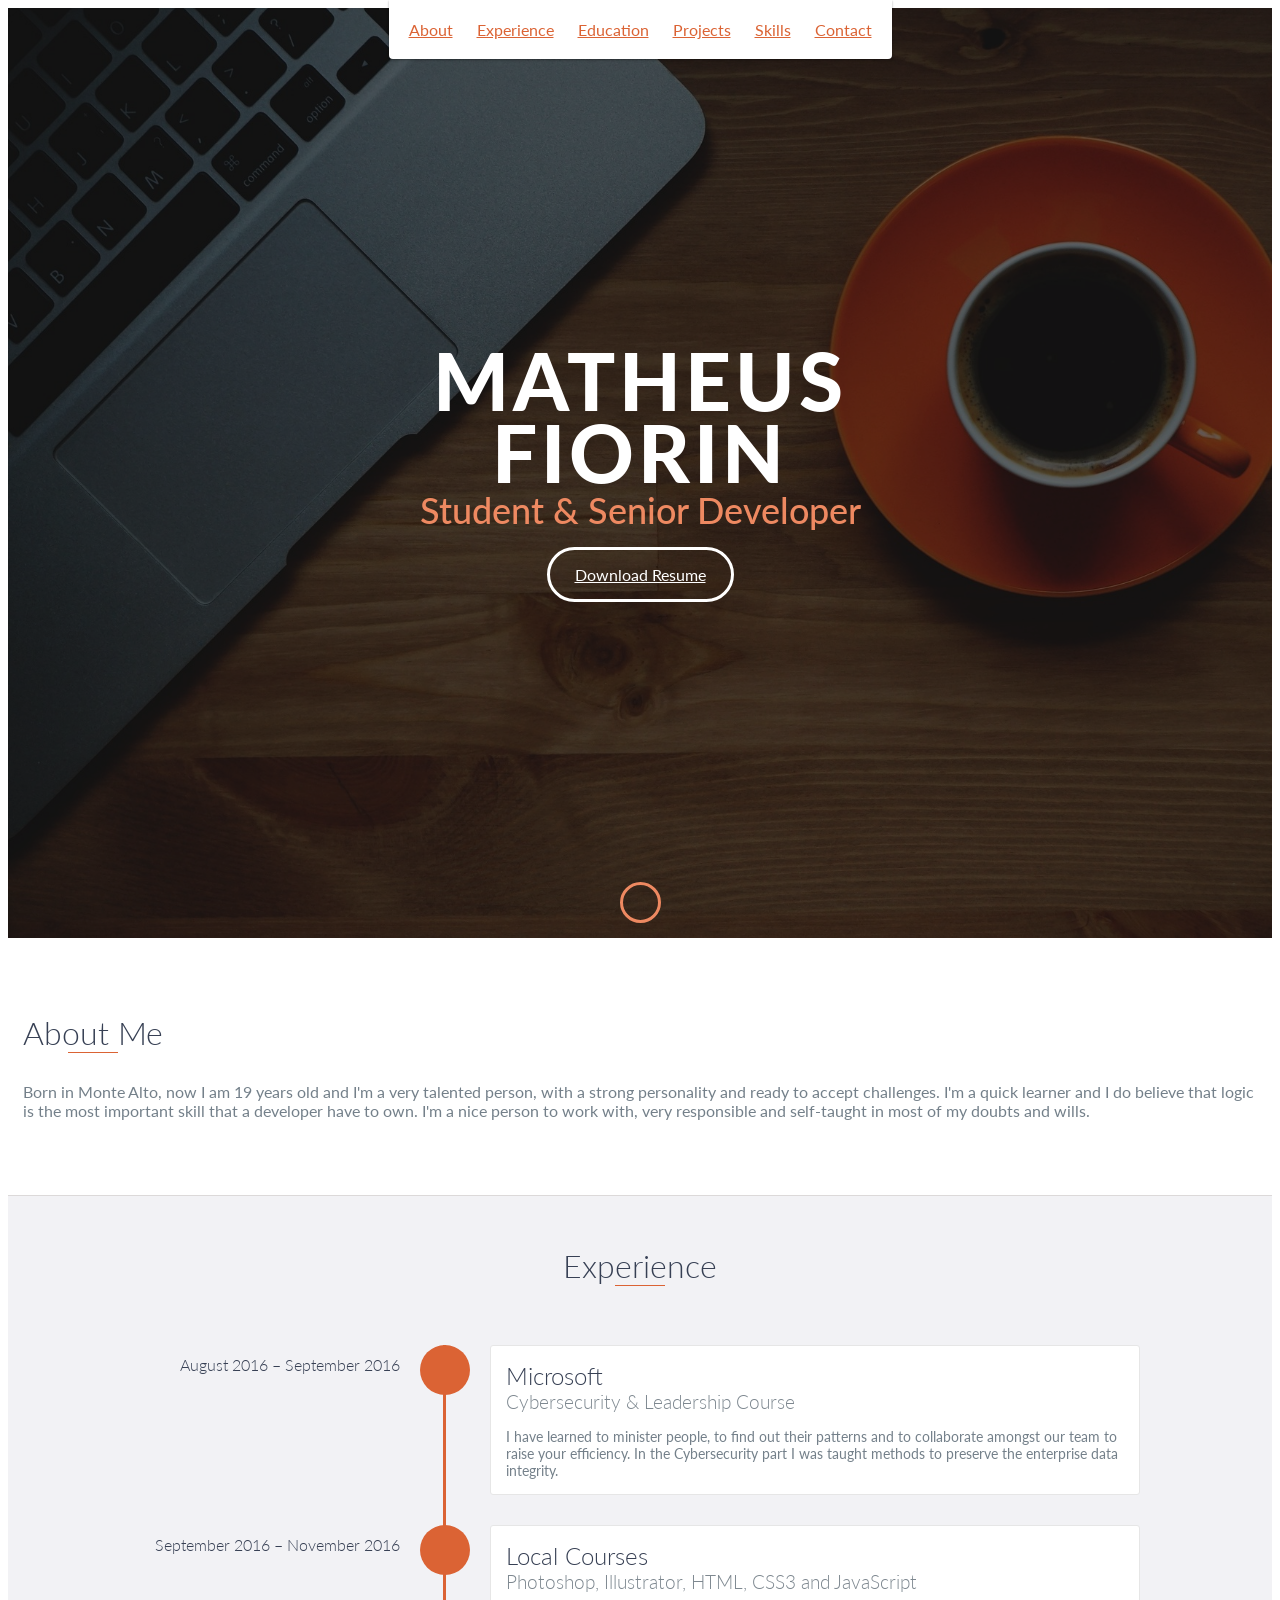
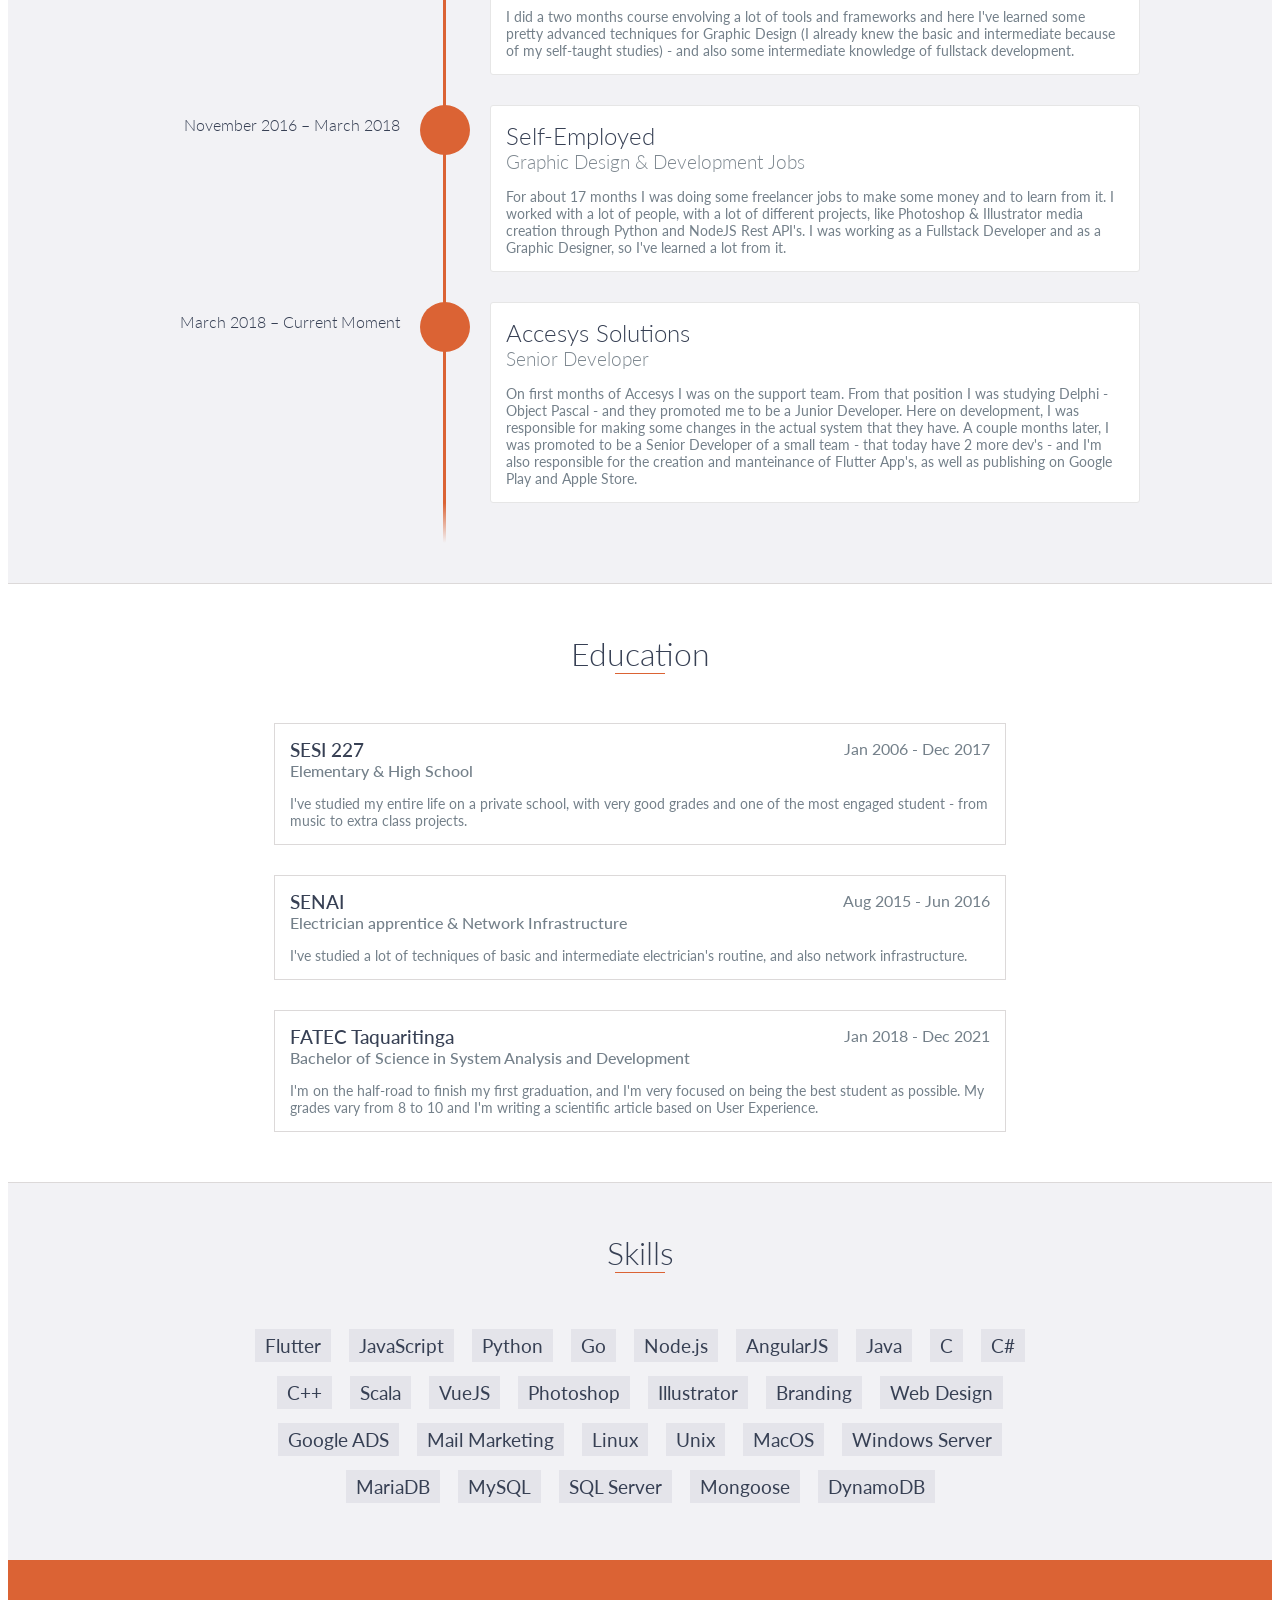
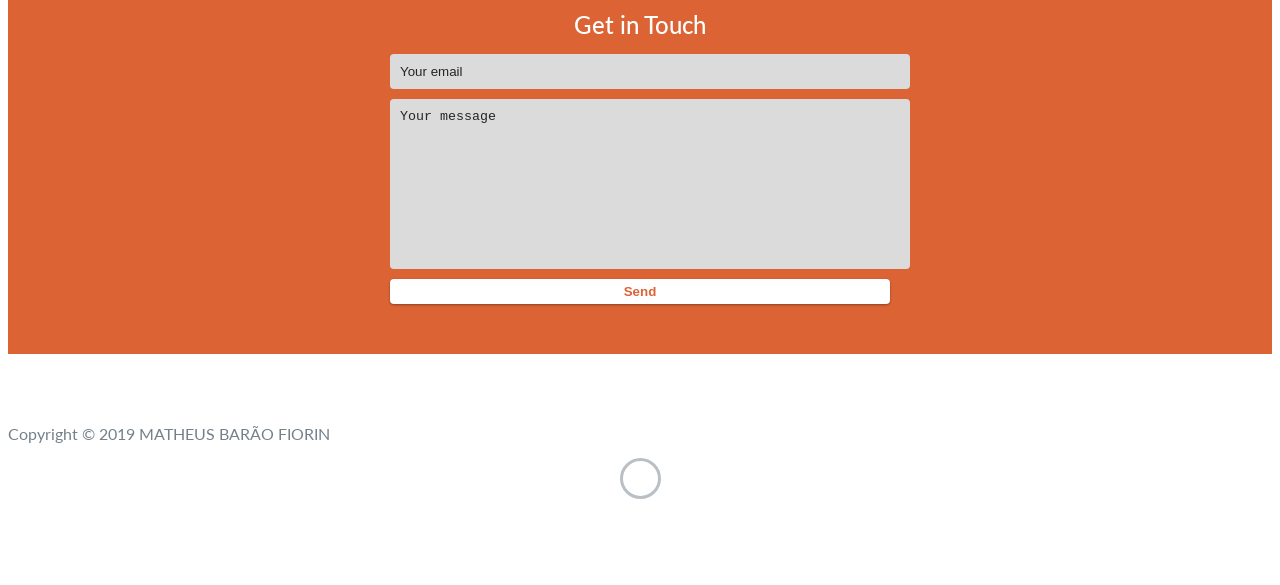
==== index.html @ f2f3df20 "first commit" ====
<!DOCTYPE html>
<html class="no-js" lang="en">

<head>
    <meta charset="utf-8">
    <meta http-equiv="X-UA-Compatible" content="IE=edge">
    <meta name="viewport" content="width=device-width, initial-scale=1">
    <title>My Portfolio</title>
    <link rel="shortcut icon" href="favicon.ico" type="image/x-icon">
    <link rel="icon" href="favicon.ico" type="image/x-icon">
    <link href="https://fonts.googleapis.com/css?family=Lato:300,400,700,900" rel="stylesheet">
    <link rel="stylesheet" href="libs/font-awesome/css/font-awesome.min.css">
    <link href="css/bootstrap.min.css" rel="stylesheet">
    <link href="css/styles.css" rel="stylesheet">
</head>

<body>
    <div id="mobile-menu-open" class="shadow-large">
        <i class="fa fa-bars" aria-hidden="true"></i>
    </div>
    <!-- End #mobile-menu-toggle -->
    <header>
        <div id="mobile-menu-close">
            <span>Close</span> <i class="fa fa-times" aria-hidden="true"></i>
        </div>
        <ul id="menu" class="shadow">
            <li>
                <a href="#about">About</a>
            </li>
            <li>
                <a href="#experience">Experience</a>
            </li>
            <li>
                <a href="#education">Education</a>
            </li>
            <li>
                <a href="#projects">Projects</a>
            </li>
            <li>
                <a href="#skills">Skills</a>
            </li>
            <li>
                <a href="#contact">Contact</a>
            </li>
        </ul>
    </header>
    <!-- End header -->

    <div id="lead">
        <div id="lead-content">
            <h1>Matheus Fiorin</h1>
            <h2>Student & Senior Developer</h2>
            <a href="#" class="btn-rounded-white">Download Resume</a>
        </div>
        <!-- End #lead-content -->

        <div id="lead-overlay"></div>

        <div id="lead-down">
            <span>
                <i class="fa fa-chevron-down" aria-hidden="true"></i>
            </span>
        </div>
        <!-- End #lead-down -->
    </div>
    <!-- End #lead -->

    <div id="about">
        <div class="container">
            <div class="row">
                <div class="col-md-4">
                    <h2 class="heading">About Me</h2>
                </div>
                <div class="col-md-8">
                    <p>
                        Born in Monte Alto, now I am 19 years old and I'm a very talented person, with a strong
                        personality and ready to accept challenges. I'm a quick learner and I do believe that logic is
                        the most important skill that a developer have to own. I'm a nice person to work with, very
                        responsible and self-taught in most of my doubts and wills.
                    </p>
                </div>
            </div>
        </div>
    </div>
    <!-- End #about -->

    <div id="experience" class="background-alt">
        <h2 class="heading">Experience</h2>
        <div id="experience-timeline">
            <div data-date="August 2016 – September 2016">
                <h3>Microsoft</h3>
                <h4>Cybersecurity & Leadership Course</h4>
                <p>
                    I have learned to minister people, to find out their patterns and to collaborate amongst our team to
                    raise your efficiency. In the Cybersecurity part I was taught methods to preserve the enterprise
                    data integrity.
                </p>
            </div>

            <div data-date="September 2016 – November 2016">
                <h3>Local Courses</h3>
                <h4>Photoshop, Illustrator, HTML, CSS3 and JavaScript</h4>
                <p>
                    I did a two months course envolving a lot of tools and frameworks and here I've learned some pretty
                    advanced techniques for Graphic Design (I already knew the basic and intermediate because of my
                    self-taught studies) - and also some intermediate knowledge of fullstack development.
                </p>
            </div>

            <div data-date="November 2016 – March 2018">
                <h3>Self-Employed</h3>
                <h4>Graphic Design & Development Jobs</h4>
                <p>
                    For about 17 months I was doing some freelancer jobs to make some money and to learn from it. I
                    worked with a lot of people, with a lot of different projects, like Photoshop & Illustrator media
                    creation through Python and NodeJS Rest API's. I was working as a Fullstack Developer and as a
                    Graphic Designer, so I've learned a lot from it.
                </p>
            </div>

            <div data-date="March 2018 – Current Moment">
                <h3>Accesys Solutions</h3>
                <h4>Senior Developer</h4>
                <p>
                    On first months of Accesys I was on the support team. From that position I was studying Delphi -
                    Object Pascal - and they promoted me to be a Junior Developer. Here on development, I was
                    responsible for making some changes in the actual system that they have. A couple months later, I
                    was promoted to be a Senior Developer of a small team - that today have 2 more dev's - and I'm also
                    responsible for the creation and manteinance of Flutter App's, as well as publishing on Google Play
                    and Apple Store.
                </p>
            </div>
        </div>
    </div>
    <!-- End #experience -->

    <div id="education">
        <h2 class="heading">Education</h2>
        <div class="education-block">
            <h3>SESI 227</h3>
            <span class="education-date">Jan 2006 - Dec 2017</span>
            <h4>Elementary & High School</h4>
            <p>
                I've studied my entire life on a private school, with very good grades and one of the most engaged
                student - from music to extra class projects.
            </p>
        </div>
        <!-- End .education-block -->

        <div class="education-block">
            <h3>SENAI</h3>
            <span class="education-date">Aug 2015 - Jun 2016</span>
            <h4>Electrician apprentice & Network Infrastructure</h4>
            <p>
                I've studied a lot of techniques of basic and intermediate electrician's routine, and also network
                infrastructure.
            </p>
        </div>
        <!-- End .education-block -->

        <div class="education-block">
            <h3>FATEC Taquaritinga</h3>
            <span class="education-date">Jan 2018 - Dec 2021</span>
            <h4>Bachelor of Science in System Analysis and Development</h4>
            <p>
                I'm on the half-road to finish my first graduation, and I'm very focused on being the best student as
                possible. My grades vary from 8 to 10 and I'm writing a scientific article based on User Experience.
            </p>
        </div>
        <!-- End .education-block -->
    </div>
    <!-- End #education -->

    <div id="skills" class="background-alt">
        <h2 class="heading">Skills</h2>
        <ul>
            <li>Flutter</li>
            <li>JavaScript</li>
            <li>Python</li>
            <li>Go</li>
            <li>Node.js</li>
            <li>AngularJS</li>
            <li>Java</li>
            <li>C</li>
            <li>C#</li>
            <li>C++</li>
            <li>Scala</li>
            <li>VueJS</li>
            <li>Photoshop</li>
            <li>Illustrator</li>
            <li>Branding</li>
            <li>Web Design</li>
            <li>Google ADS</li>
            <li>Mail Marketing</li>
            <li>Linux</li>
            <li>Unix</li>
            <li>MacOS</li>
            <li>Windows Server</li>
            <li>MariaDB</li>
            <li>MySQL</li>
            <li>SQL Server</li>
            <li>Mongoose</li>
            <li>DynamoDB</li>
        </ul>
    </div>
    <!-- End #skills -->

    <div id="contact">
        <h2>Get in Touch</h2>
        <div id="contact-form">
            <form method="POST" action="https://formspree.io/email@email.com">
                <input type="hidden" name="_subject" value="Contact request from personal website" />
                <input type="email" name="_replyto" placeholder="Your email" required>
                <textarea name="message" placeholder="Your message" required></textarea>
                <button type="submit">Send</button>
            </form>
        </div>
        <!-- End #contact-form -->
    </div>
    <!-- End #contact -->

    <footer>
        <div class="container">
            <div class="row">
                <div class="col-sm-5 copyright">
                    <p>
                        Copyright &copy; 2019 MATHEUS BARÃO FIORIN
                    </p>
                </div>
                <div class="col-sm-2 top">
                    <span id="to-top">
                        <i class="fa fa-chevron-up" aria-hidden="true"></i>
                    </span>
                </div>
                <div class="col-sm-5 social">
                    <ul>
                        <li>
                            <a href="https://github.com/matheusfiorin" target="_blank"><i class="fa fa-github"
                                    aria-hidden="true"></i></a>
                        </li>
                        <li>
                            <a href="https://www.linkedin.com/in/matheus-bar%C3%A3o-fiorin-7869b6187/"
                                target="_blank"><i class="fa fa-linkedin" aria-hidden="true"></i></a>
                        </li>
                        <li>
                            <a href="https://www.facebook.com/matheus.fiorin.7" target="_blank"><i
                                    class="fa fa-facebook" aria-hidden="true"></i></a>
                        </li>
                        <li>
                            <a href="https://twitter.com/matheus_fiorin" target="_blank"><i class="fa fa-twitter"
                                    aria-hidden="true"></i></a>
                        </li>
                    </ul>
                </div>
            </div>
        </div>
    </footer>
    <!-- End footer -->

    <script src="https://ajax.googleapis.com/ajax/libs/jquery/1.12.4/jquery.min.js"></script>
    <script src="js/scripts.min.js"></script>
</body>

</html>
---- css/styles.css ----
body {
    font-family: 'Lato', sans-serif;
    font-size: 16px
}

body.active {
    overflow: hidden;
    z-index: -1
}

.no-js #experience-timeline>div {
    background: #fff;
    padding: 10px;
    margin-bottom: 10px;
    border: 1px solid #dcd9d9
}

.no-js #experience-timeline>div h3 {
    font-size: 1.5em;
    font-weight: 300;
    color: #374054;
    display: inline-block;
    margin: 0
}

.no-js #experience-timeline>div h4 {
    font-size: 1.2em;
    font-weight: 300;
    color: #7e8890;
    margin: 0 0 15px 0
}

.no-js #experience-timeline>div p {
    color: #74808a;
    font-size: 0.9em;
    margin: 0
}

.no-js #experience-timeline:before,
.no-js #experience-timeline:after {
    content: none
}

@keyframes dropHeader {
    0% {
        transform: translateY(-100%)
    }

    100% {
        transform: translateY(0)
    }
}

header {
    position: absolute;
    top: 0;
    left: 0;
    right: 0;
    text-align: center;
    z-index: 10;
    animation-name: dropHeader;
    animation-iteration-count: 1;
    animation-timing-function: ease;
    animation-duration: 0.75s
}

header ul {
    display: inline-block;
    background: #fff;
    text-align: center;
    padding: 10px;
    margin: 0;
    border-bottom-right-radius: 4px;
    border-bottom-left-radius: 4px
}

header li {
    display: inline-block
}

header a {
    display: block;
    color: #db6334;
    padding: 10px
}

header a:hover {
    color: #217dbb;
    text-decoration: none;
    background: #eee;
    border-radius: 4px
}

header a:focus {
    color: #db6334;
    text-decoration: none
}

header.active {
    display: block
}

header.sticky {
    position: fixed;
    z-index: 999
}

#menu.active {
    display: block
}

#mobile-menu-open {
    display: none;
    cursor: pointer;
    position: fixed;
    right: 15px;
    top: 10px;
    color: #db6334;
    font-size: 1.5em;
    z-index: 20;
    padding: 0 7px;
    border-radius: 4px;
    background: #fff
}

#mobile-menu-close {
    display: none;
    text-align: right;
    width: 100%;
    background: #fff;
    font-size: 1.5em;
    padding-right: 15px;
    padding-top: 10px;
    cursor: pointer;
    color: #db6334
}

#mobile-menu-close span {
    font-size: 0.5em;
    text-transform: uppercase
}

#mobile-menu-close i {
    vertical-align: middle
}

footer {
    padding: 50px 0
}

.copyright {
    padding-top: 20px
}

.copyright p {
    margin: 0;
    color: #74808a
}

.top {
    text-align: center
}

.top span {
    cursor: pointer;
    display: block;
    margin: 15px auto 0 auto;
    width: 35px;
    height: 35px;
    border-radius: 50%;
    border: 3px solid #b9bfc4;
    text-align: center
}

.top i {
    color: #74808a
}

.social {
    text-align: right
}

.social ul {
    margin: 5px 0 0 0;
    padding: 0
}

.social li {
    display: inline-block;
    font-size: 1.25em;
    list-style: none
}

.social a {
    display: block;
    color: #74808a;
    padding: 10px
}

.social a:hover {
    color: #db6334
}

.btn-rounded-white {
    display: inline-block;
    color: #fff;
    padding: 15px 25px;
    border: 3px solid #fff;
    border-radius: 30px;
    transition: .5s ease all
}

.btn-rounded-white:hover {
    color: #db6334;
    background: #fff;
    text-decoration: none
}

.shadow {
    box-shadow: 0 1px 3px rgba(0, 0, 0, 0.12), 0 1px 2px rgba(0, 0, 0, 0.24)
}

.shadow-large {
    box-shadow: 0 3px 6px rgba(0, 0, 0, 0.08), 0 3px 6px rgba(0, 0, 0, 0.15)
}

.heading {
    position: relative;
    display: inline-block;
    font-size: 2em;
    font-weight: 300;
    margin: 0 0 30px 0
}

.heading:after {
    position: absolute;
    content: '';
    top: 100%;
    height: 1px;
    width: 50px;
    left: 0;
    right: 0;
    margin: 0 auto;
    background: #db6334
}

.background-alt {
    background: #f2f2f5
}

#lead {
    position: relative;
    height: 100vh;
    min-height: 500px;
    max-height: 1080px;
    background: url(../images/lead-bg.jpg);
    background-size: cover;
    padding: 15px;
    overflow: hidden
}

#lead-content {
    position: absolute;
    z-index: 10;
    top: 50%;
    left: 50%;
    transform: translate(-50%, -50%);
    text-align: center
}

#lead-content h1,
#lead-content h2 {
    margin: 0
}

#lead-content h1 {
    color: #fff;
    font-weight: 900;
    font-size: 5em;
    text-transform: uppercase;
    letter-spacing: 0.05em;
    line-height: 0.9em
}

#lead-content h2 {
    color: #ee8961;
    font-weight: 500;
    font-size: 2.25em;
    margin-bottom: 15px
}

#lead-overlay {
    position: absolute;
    height: 100%;
    width: 100%;
    top: 0;
    right: 0;
    bottom: 0;
    left: 0;
    background: rgba(0, 0, 0, 0.6);
    z-index: 1
}

#lead-down {
    position: absolute;
    left: 0;
    right: 0;
    width: 100%;
    text-align: center;
    z-index: 10;
    bottom: 15px;
    color: #fff
}

#lead-down span {
    cursor: pointer;
    display: block;
    margin: 0 auto;
    width: 35px;
    height: 35px;
    border-radius: 50%;
    border: 3px solid #ee8961;
    text-align: center
}

#lead-down i {
    animation: pulsate 1.5s ease;
    animation-iteration-count: infinite;
    padding-top: 5px
}

@keyframes pulsate {
    0% {
        transform: scale(1, 1)
    }

    50% {
        transform: scale(1.2, 1.2)
    }

    100% {
        transform: scale(1, 1)
    }
}

#about {
    padding: 75px 15px;
    border-bottom: 1px solid #dcd9d9
}

#about h2 {
    color: #374054
}

#about p {
    color: #74808a;
    margin: 0
}

#experience {
    padding: 50px 15px;
    text-align: center;
    border-bottom: 1px solid #dcd9d9
}

#experience h2 {
    color: #374054
}

#experience-timeline {
    margin: 30px auto 0 auto;
    position: relative;
    max-width: 1000px
}

#experience-timeline:before {
    position: absolute;
    content: '';
    top: 0;
    bottom: 0;
    left: 303px;
    right: auto;
    height: 100%;
    width: 3px;
    background: #db6334;
    z-index: 0
}

#experience-timeline:after {
    position: absolute;
    content: '';
    width: 3px;
    height: 40px;
    background: #db6334;
    background: linear-gradient(to bottom, #db6334, rgba(52, 152, 219, 0));
    top: 100%;
    left: 303px
}

.vtimeline-content {
    margin-left: 350px;
    background: #fff;
    border: 1px solid #e6e6e6;
    padding: 15px;
    border-radius: 3px;
    text-align: left
}

.vtimeline-content h3 {
    font-size: 1.5em;
    font-weight: 300;
    color: #374054;
    display: inline-block;
    margin: 0
}

.vtimeline-content h4 {
    font-size: 1.2em;
    font-weight: 300;
    color: #7e8890;
    margin: 0 0 15px 0
}

.vtimeline-content p {
    color: #74808a;
    font-size: 0.9em;
    margin: 0
}

.vtimeline-point {
    position: relative;
    display: block;
    vertical-align: top;
    margin-bottom: 30px
}

.vtimeline-icon {
    position: relative;
    color: #fff;
    width: 50px;
    height: 50px;
    background: #db6334;
    border-radius: 50%;
    float: left;
    z-index: 99;
    margin-left: 280px
}

.vtimeline-icon i {
    display: block;
    font-size: 2em;
    margin-top: 10px
}

.vtimeline-date {
    width: 260px;
    text-align: right;
    position: absolute;
    left: 0;
    top: 10px;
    font-weight: 300;
    color: #374054
}

#education {
    padding: 50px 15px 20px 15px;
    border-bottom: 1px solid #dcd9d9;
    text-align: center
}

#education h2 {
    color: #374054;
    margin-bottom: 50px
}

.education-block {
    max-width: 700px;
    margin: 0 auto 30px auto;
    padding: 15px;
    border: 1px solid #dcd9d9;
    text-align: left
}

.education-block h3 {
    font-weight: 500;
    float: left;
    margin: 0;
    color: #374054
}

.education-block span {
    color: #74808a;
    float: right
}

.education-block h4 {
    color: #74808a;
    clear: both;
    font-weight: 500;
    margin: 0 0 15px 0
}

.education-block p,
.education-block ul {
    margin: 0;
    color: #74808a;
    font-size: 0.9em
}

.education-block ul {
    padding: 0 0 0 15px
}

#projects {
    padding: 50px 15px;
    border-bottom: 1px solid #dcd9d9;
    text-align: center
}

#projects h2 {
    color: #374054;
    margin-bottom: 50px
}

.project {
    position: relative;
    max-width: 900px;
    margin: 0 auto 30px auto;
    overflow: hidden;
    background: #fff;
    border-radius: 4px
}

.project-image {
    float: left
}

.project-info {
    position: absolute;
    top: 50%;
    transform: translateY(-50%);
    margin-left: 300px;
    padding: 15px
}

.project-info h3 {
    font-size: 1.5em;
    font-weight: 300;
    color: #374054;
    margin: 0 0 15px 0
}

.project-info p {
    color: #74808a;
    margin: 0 0 15px 0;
    font-size: 0.9em
}

.no-image .project-info {
    position: relative;
    margin: 0;
    padding: 30px 15px;
    transform: none
}

#more-projects {
    display: none
}

#skills {
    padding: 50px 15px;
    text-align: center
}

#skills h2 {
    color: #374054;
    margin-bottom: 50px
}

#skills ul {
    display: block;
    margin: 0 auto;
    padding: 0;
    max-width: 800px
}

#skills li {
    display: inline-block;
    margin: 7px;
    padding: 5px 10px;
    color: #374054;
    background: #e4e4ea;
    list-style: none;
    cursor: default;
    font-size: 1.2em
}

#contact {
    padding: 50px 15px;
    background: #db6334;
    text-align: center
}

#contact h2 {
    margin: 0 0 15px 0;
    color: #fff;
    font-weight: 500
}

#contact-form {
    max-width: 500px;
    margin: 0 auto
}

#contact-form input,
#contact-form textarea {
    display: block;
    width: 100%;
    padding: 10px;
    border-radius: 4px;
    border: none;
    margin-bottom: 10px;
    background: #dbdbdb;
    color: rgb(37, 37, 37);
    transition: .5s ease all;
}

#contact-form input::-webkit-input-placeholder,
#contact-form textarea::-webkit-input-placeholder {
    color: rgb(37, 37, 37)
}

#contact-form input:-moz-placeholder,
#contact-form textarea:-moz-placeholder {
    color: #fff;
    opacity: 1
}

#contact-form input::-moz-placeholder,
#contact-form textarea::-moz-placeholder {
    color: #fff;
    opacity: 1
}

#contact-form input:-ms-input-placeholder,
#contact-form textarea:-ms-input-placeholder {
    color: #fff
}

#contact-form input:focus,
#contact-form textarea:focus {
    outline: none;
    background: #b6b6b6
}

#contact-form textarea {
    height: 150px;
    resize: none
}

#contact-form button {
    display: block;
    width: 100%;
    background: #fff;
    border-radius: 4px;
    padding: 5px 10px;
    border: none;
    color: #db6334;
    font-weight: 700;
    box-shadow: 0 1px 3px rgba(0, 0, 0, 0.12), 0 1px 2px rgba(0, 0, 0, 0.24);
    transition: .5s ease all
}

#contact-form button:hover {
    box-shadow: 0 10px 20px rgba(0, 0, 0, 0.19), 0 6px 6px rgba(0, 0, 0, 0.23)
}

.optional-section {
    padding: 50px 15px;
    text-align: center;
    border-top: 1px solid #dcd9d9
}

.optional-section h2 {
    color: #374054
}

.optional-section-block {
    max-width: 700px;
    margin: 0 auto 30px auto;
    padding: 15px;
    border: 1px solid #dcd9d9;
    background: #fff;
    text-align: left
}

.optional-section-block h3 {
    font-weight: 500;
    margin: 0 0 15px 0;
    color: #374054
}

.optional-section-block h4 {
    color: #74808a;
    clear: both;
    font-weight: 500;
    margin: 0 0 15px 0
}

.optional-section-block p,
.optional-section-block ul {
    margin: 0 0 15px 0;
    color: #74808a;
    font-size: 0.9em
}

.optional-section-block ul {
    padding: 0 0 0 15px
}

@media only screen and (max-width: 750px) {

    #experience-timeline:before,
    #experience-timeline:after {
        left: 23px
    }

    .vtimeline-date {
        width: auto;
        text-align: left;
        position: relative;
        margin-bottom: 15px;
        display: block;
        margin-left: 70px
    }

    .vtimeline-icon {
        margin-left: 0
    }

    .vtimeline-content {
        margin-left: 70px
    }
}

@media only screen and (max-width: 992px) {
    #lead {
        height: auto;
        min-height: auto;
        max-height: auto;
        padding: 100px 15px
    }

    #lead-content {
        position: relative;
        transform: none;
        left: auto;
        top: auto
    }

    #lead-content h1 {
        font-size: 3em
    }

    #lead-content h2 {
        font-size: 1.75em
    }

    #about {
        text-align: center
    }

    #about p {
        text-align: left
    }
}

@media only screen and (max-width: 768px) {
    header {
        position: fixed;
        display: none;
        z-index: 999;
        animation: none;
        bottom: 0;
        height: 100%
    }

    #mobile-menu-open,
    #mobile-menu-close {
        display: block
    }

    #menu {
        height: 100%;
        overflow-y: auto;
        box-shadow: none;
        border-radius: 0;
        width: 100%
    }

    #menu li {
        display: block;
        margin-bottom: 10px
    }

    #lead-content h1 {
        font-size: 2em
    }

    #lead-content h2 {
        font-size: 1.3em
    }

    #lead-content a {
        padding: 10px 20px
    }

    #lead-down {
        display: none
    }

    .education-block h3,
    .education-block span {
        float: none
    }

    .project-image {
        display: none
    }

    .project-info {
        position: relative;
        margin: 0;
        padding: 30px 15px;
        top: auto;
        transform: none
    }

    footer {
        text-align: center
    }

    .social {
        text-align: center
    }
}

@media only screen and (max-width: 480px) {
    #lead-content h1 {
        font-size: 1.5em
    }

    #lead-content h2 {
        font-size: 1em
    }

    #lead-content a {
        font-size: 0.9em;
        padding: 5px 10px
    }
}
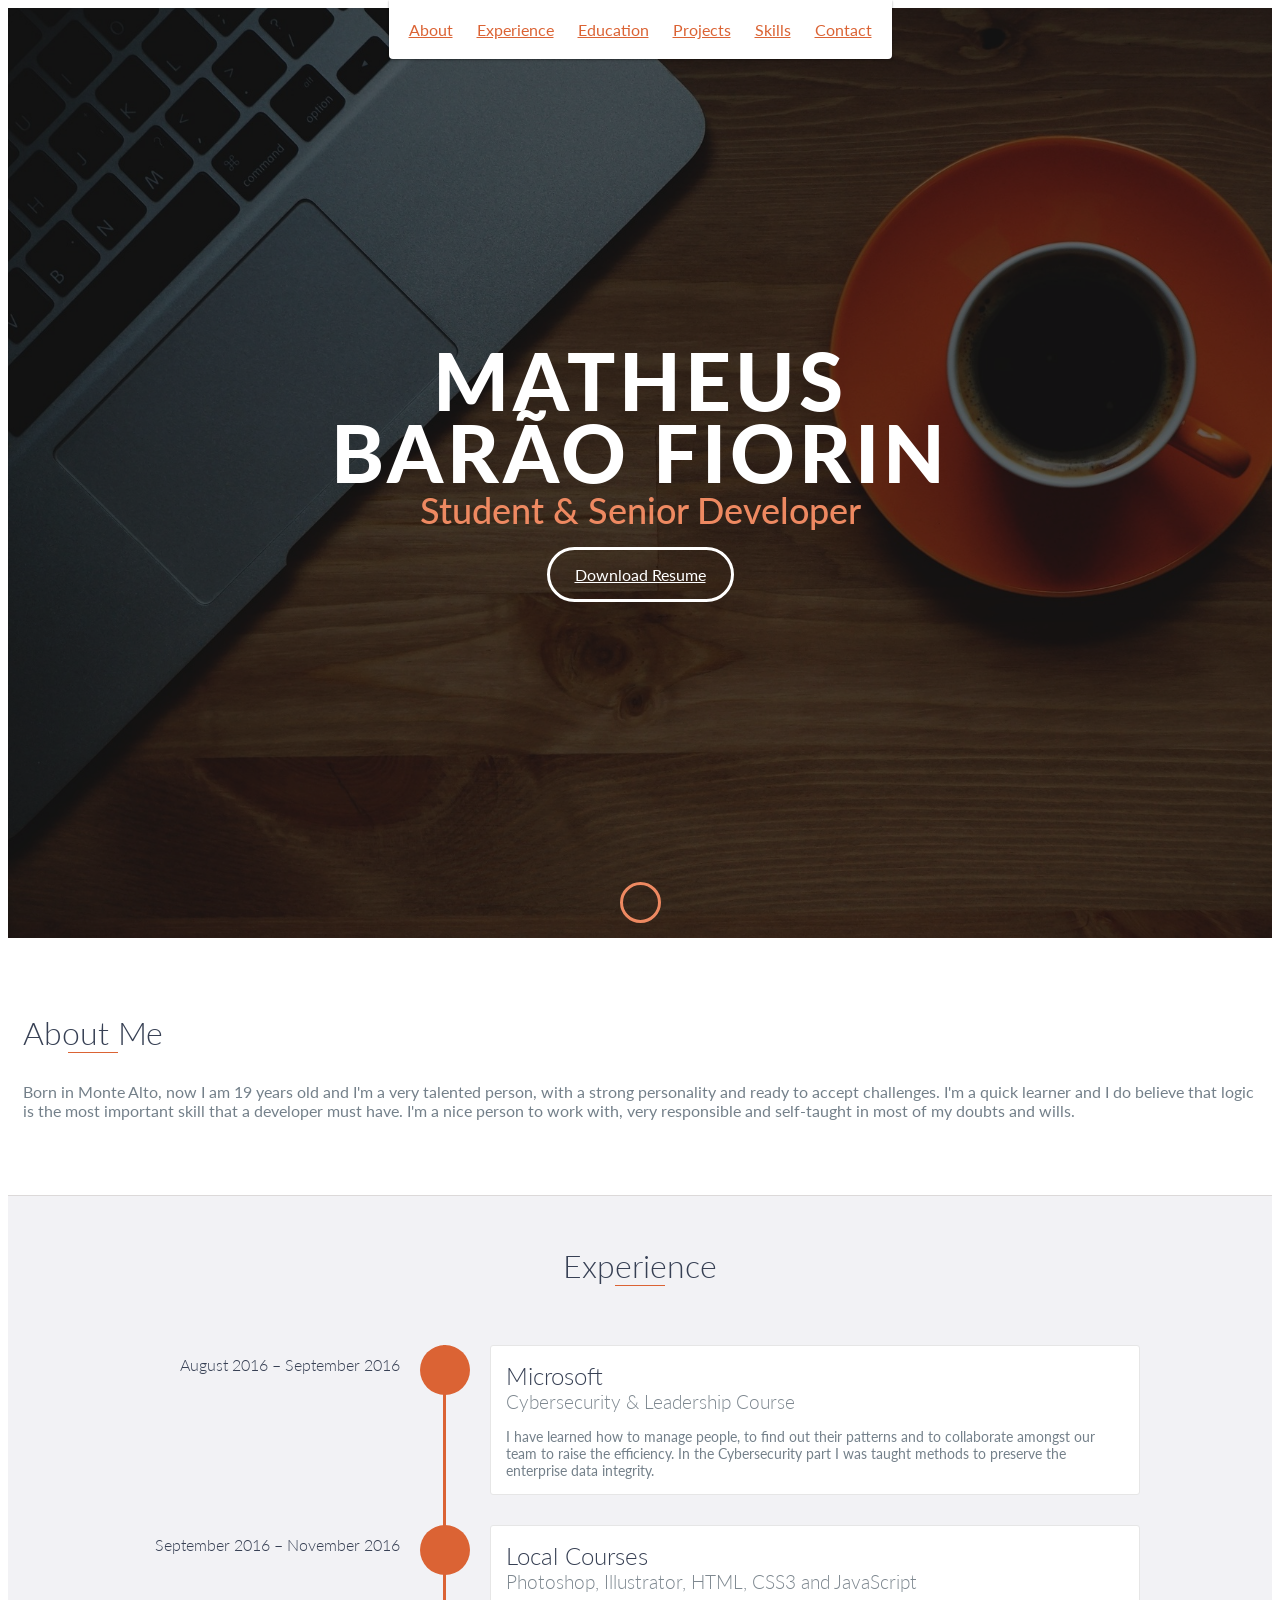
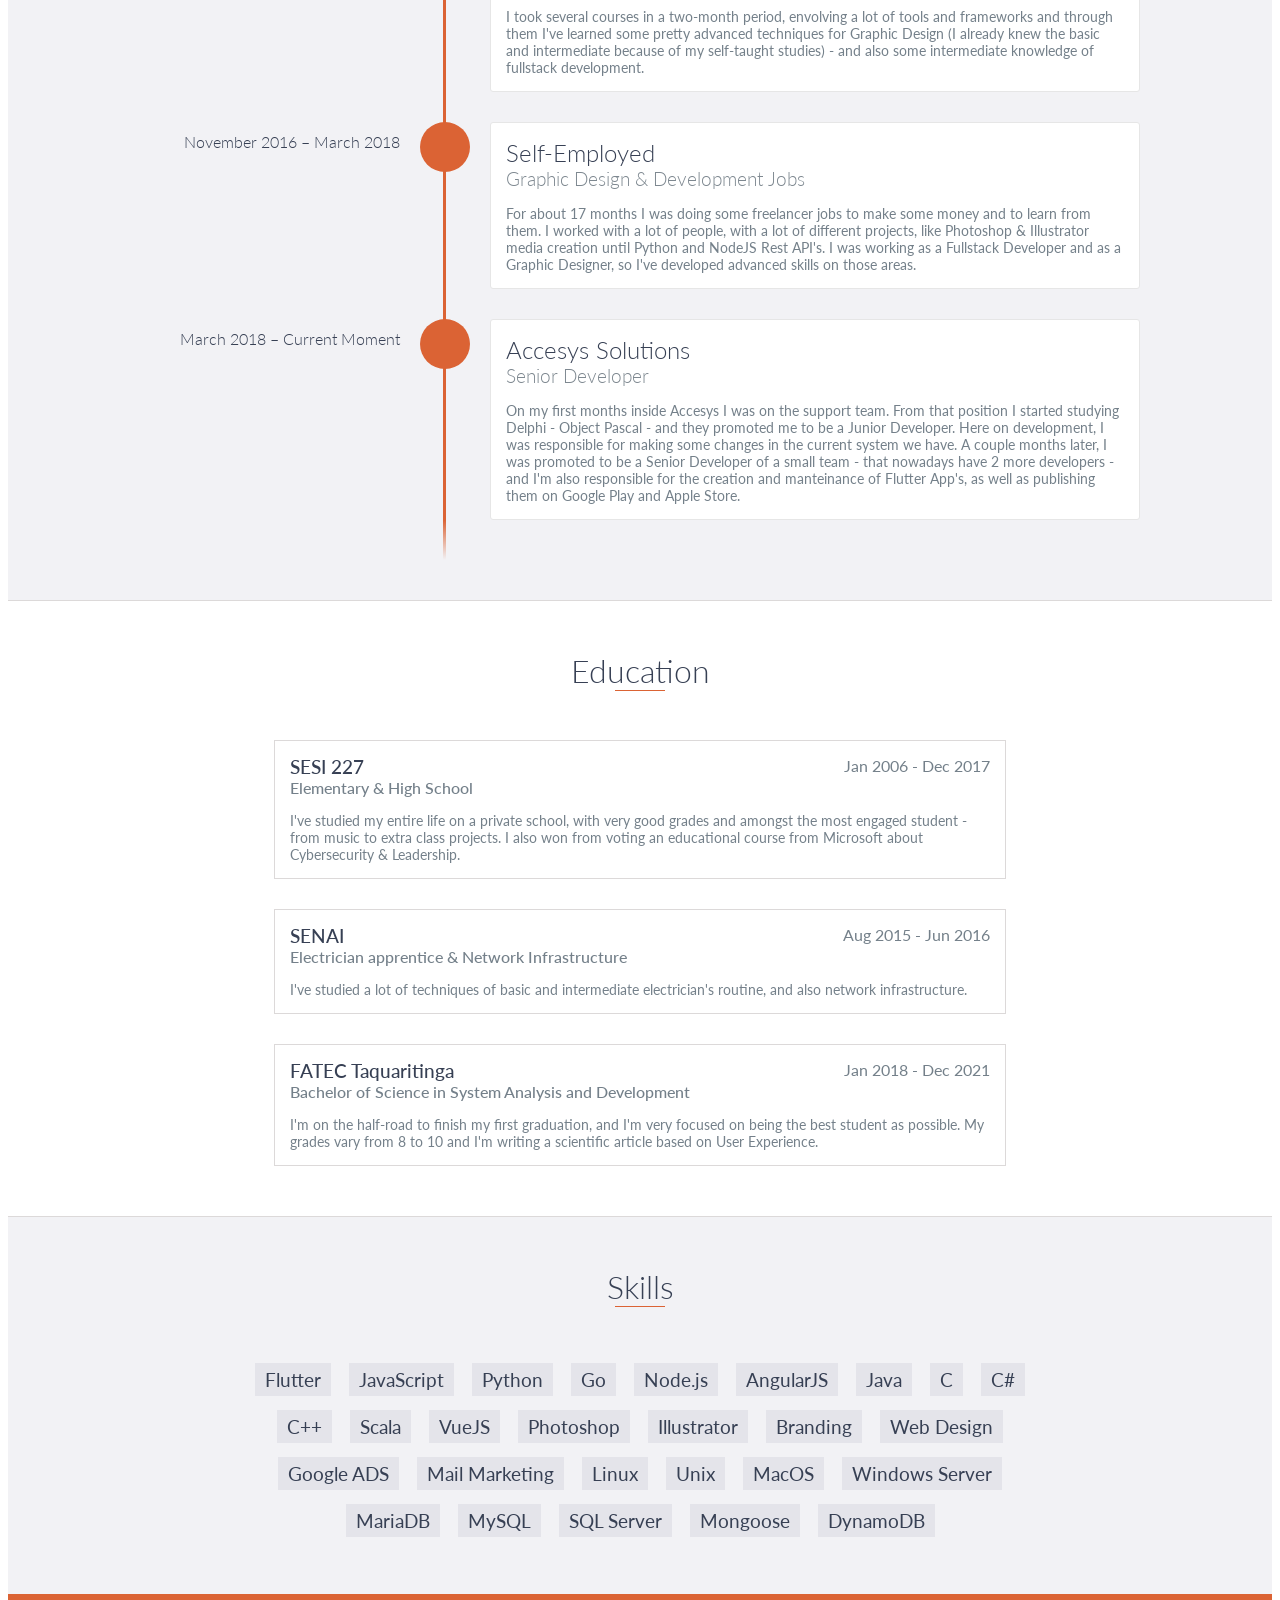
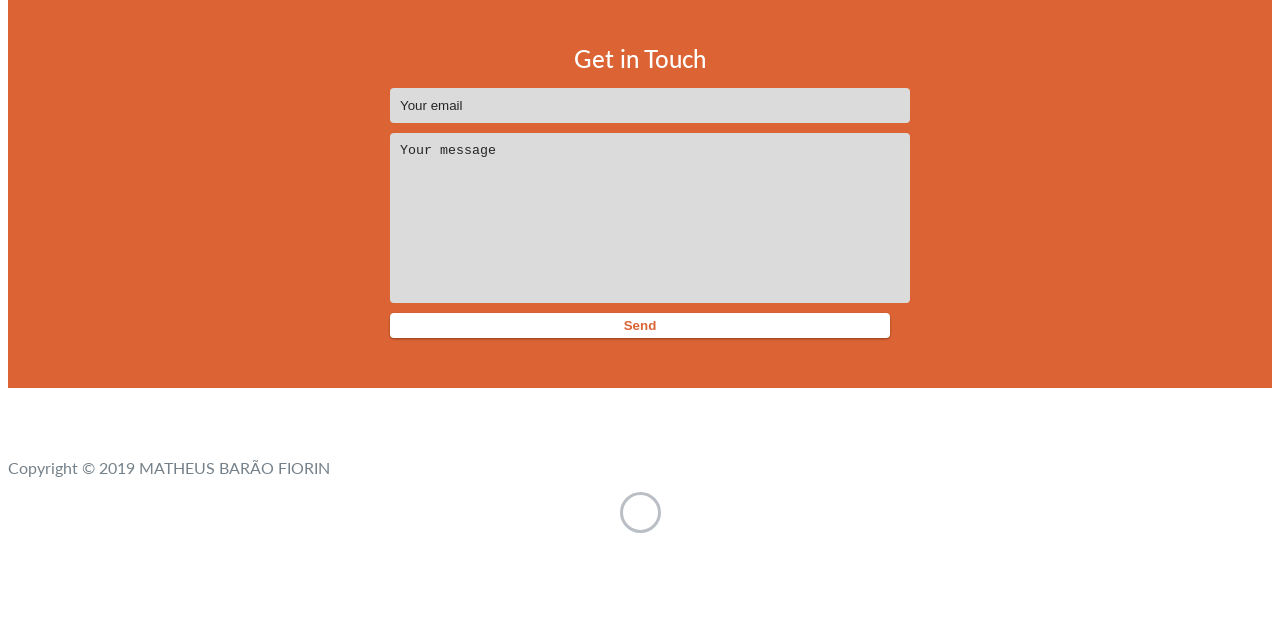
==== commit a8d210c6: "English corrections" ====
--- a/index.html
+++ b/index.html
@@ -48,7 +48,7 @@
 
     <div id="lead">
         <div id="lead-content">
-            <h1>Matheus Fiorin</h1>
+            <h1>Matheus Barão Fiorin</h1>
             <h2>Student & Senior Developer</h2>
             <a href="#" class="btn-rounded-white">Download Resume</a>
         </div>
@@ -75,7 +75,7 @@
                     <p>
                         Born in Monte Alto, now I am 19 years old and I'm a very talented person, with a strong
                         personality and ready to accept challenges. I'm a quick learner and I do believe that logic is
-                        the most important skill that a developer have to own. I'm a nice person to work with, very
+                        the most important skill that a developer must have. I'm a nice person to work with, very
                         responsible and self-taught in most of my doubts and wills.
                     </p>
                 </div>
@@ -91,8 +91,8 @@
                 <h3>Microsoft</h3>
                 <h4>Cybersecurity & Leadership Course</h4>
                 <p>
-                    I have learned to minister people, to find out their patterns and to collaborate amongst our team to
-                    raise your efficiency. In the Cybersecurity part I was taught methods to preserve the enterprise
+                    I have learned how to manage people, to find out their patterns and to collaborate amongst our team to
+                    raise the efficiency. In the Cybersecurity part I was taught methods to preserve the enterprise
                     data integrity.
                 </p>
             </div>
@@ -101,7 +101,7 @@
                 <h3>Local Courses</h3>
                 <h4>Photoshop, Illustrator, HTML, CSS3 and JavaScript</h4>
                 <p>
-                    I did a two months course envolving a lot of tools and frameworks and here I've learned some pretty
+                    I took several courses in a two-month period, envolving a lot of tools and frameworks and through them I've learned some pretty
                     advanced techniques for Graphic Design (I already knew the basic and intermediate because of my
                     self-taught studies) - and also some intermediate knowledge of fullstack development.
                 </p>
@@ -111,10 +111,10 @@
                 <h3>Self-Employed</h3>
                 <h4>Graphic Design & Development Jobs</h4>
                 <p>
-                    For about 17 months I was doing some freelancer jobs to make some money and to learn from it. I
+                    For about 17 months I was doing some freelancer jobs to make some money and to learn from them. I
                     worked with a lot of people, with a lot of different projects, like Photoshop & Illustrator media
-                    creation through Python and NodeJS Rest API's. I was working as a Fullstack Developer and as a
-                    Graphic Designer, so I've learned a lot from it.
+                    creation until Python and NodeJS Rest API's. I was working as a Fullstack Developer and as a
+                    Graphic Designer, so I've developed advanced skills on those areas.
                 </p>
             </div>
 
@@ -122,11 +122,11 @@
                 <h3>Accesys Solutions</h3>
                 <h4>Senior Developer</h4>
                 <p>
-                    On first months of Accesys I was on the support team. From that position I was studying Delphi -
+                    On my first months inside Accesys I was on the support team. From that position I started studying Delphi -
                     Object Pascal - and they promoted me to be a Junior Developer. Here on development, I was
-                    responsible for making some changes in the actual system that they have. A couple months later, I
-                    was promoted to be a Senior Developer of a small team - that today have 2 more dev's - and I'm also
-                    responsible for the creation and manteinance of Flutter App's, as well as publishing on Google Play
+                    responsible for making some changes in the current system we have. A couple months later, I
+                    was promoted to be a Senior Developer of a small team - that nowadays have 2 more developers - and I'm also
+                    responsible for the creation and manteinance of Flutter App's, as well as publishing them on Google Play
                     and Apple Store.
                 </p>
             </div>
@@ -141,8 +141,8 @@
             <span class="education-date">Jan 2006 - Dec 2017</span>
             <h4>Elementary & High School</h4>
             <p>
-                I've studied my entire life on a private school, with very good grades and one of the most engaged
-                student - from music to extra class projects.
+                I've studied my entire life on a private school, with very good grades and amongst the most engaged
+                student - from music to extra class projects. I also won from voting an educational course from Microsoft about Cybersecurity & Leadership.
             </p>
         </div>
         <!-- End .education-block -->
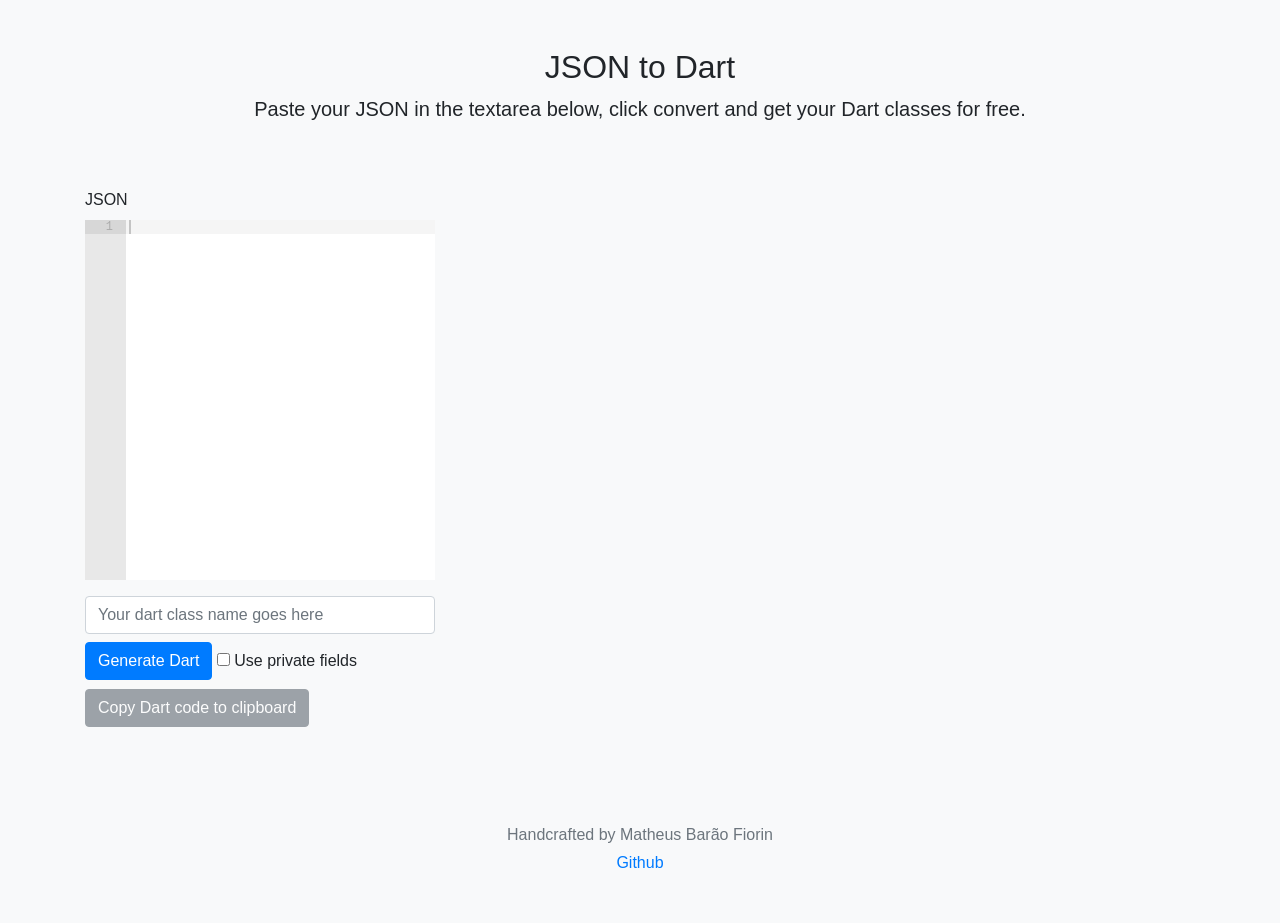
==== commit f75cb6d6: "json-to-dart" ====
--- a/index.html
+++ b/index.html
@@ -1,264 +1,88 @@
 <!DOCTYPE html>
-<html class="no-js" lang="en">
+<html lang="en">
+  <head>
+    <meta charset="utf-8" />
+    <meta
+      name="viewport"
+      content="width=device-width, initial-scale=1, shrink-to-fit=no"
+    />
+    <meta name="description" content="" />
+    <meta name="author" content="Matheus Barão Fiorin" />
+    <title>JSON to Dart</title>
 
-<head>
-    <meta charset="utf-8">
-    <meta http-equiv="X-UA-Compatible" content="IE=edge">
-    <meta name="viewport" content="width=device-width, initial-scale=1">
-    <title>My Portfolio</title>
-    <link rel="shortcut icon" href="favicon.ico" type="image/x-icon">
-    <link rel="icon" href="favicon.ico" type="image/x-icon">
-    <link href="https://fonts.googleapis.com/css?family=Lato:300,400,700,900" rel="stylesheet">
-    <link rel="stylesheet" href="libs/font-awesome/css/font-awesome.min.css">
-    <link href="css/bootstrap.min.css" rel="stylesheet">
-    <link href="css/styles.css" rel="stylesheet">
-</head>
+    <!-- Bootstrap core CSS -->
+    <link
+      rel="stylesheet"
+      href="https://stackpath.bootstrapcdn.com/bootstrap/4.3.1/css/bootstrap.min.css"
+      integrity="sha384-ggOyR0iXCbMQv3Xipma34MD+dH/1fQ784/j6cY/iJTQUOhcWr7x9JvoRxT2MZw1T"
+      crossorigin="anonymous"
+    />
+    <link rel="stylesheet" href="styles/github.css" />
+  </head>
 
-<body>
-    <div id="mobile-menu-open" class="shadow-large">
-        <i class="fa fa-bars" aria-hidden="true"></i>
+  <body class="bg-light">
+    <div class="container">
+      <div class="py-5 text-center">
+        <h2>JSON to Dart</h2>
+        <p class="lead">
+          Paste your JSON in the textarea below, click convert and get your Dart
+          classes for free.
+        </p>
+      </div>
+      <div class="row code-row">
+        <div class="col-12 col-md-4">
+          <form onsubmit="return false;">
+            <div class="form-group">
+              <label for="jsonEditor">JSON</label>
+              <div id="jsonEditor"></div>
+            </div>
+            <input
+              class="form-control mb-2"
+              id="dartClassName"
+              placeholder="Your dart class name goes here"
+            />
+            <button type="submit" class="btn btn-primary">Generate Dart</button>
+            <label
+              ><input type="checkbox" id="private-fields" /> Use private
+              fields</label
+            >
+            <button id="copy-clipboard" class="mt-2 btn btn-secondary" disabled>
+              Copy Dart code to clipboard
+            </button>
+          </form>
+        </div>
+        <div class="col-12 col-md-8">
+          <b id="invalid-dart" style="display: none;"
+            >The Dart code generated is invalid</b
+          >
+          <pre><code class="dart"></code></pre>
+          <textarea
+            style="position: fixed; opacity: 0;"
+            id="hidden-dart"
+          ></textarea>
+        </div>
+      </div>
+      <footer class="my-5 pt-5 text-muted text-center text-small">
+        <p class="mb-1">Handcrafted by Matheus Barão Fiorin</p>
+        <ul class="list-inline">
+          <li class="list-inline-item">
+            <a href="https://github.com/matheusfiorin">Github</a>
+          </li>
+        </ul>
+      </footer>
     </div>
-    <!-- End #mobile-menu-toggle -->
-    <header>
-        <div id="mobile-menu-close">
-            <span>Close</span> <i class="fa fa-times" aria-hidden="true"></i>
-        </div>
-        <ul id="menu" class="shadow">
-            <li>
-                <a href="#about">About</a>
-            </li>
-            <li>
-                <a href="#experience">Experience</a>
-            </li>
-            <li>
-                <a href="#education">Education</a>
-            </li>
-            <li>
-                <a href="#projects">Projects</a>
-            </li>
-            <li>
-                <a href="#skills">Skills</a>
-            </li>
-            <li>
-                <a href="#contact">Contact</a>
-            </li>
-        </ul>
-    </header>
-    <!-- End header -->
-
-    <div id="lead">
-        <div id="lead-content">
-            <h1>Matheus Barão Fiorin</h1>
-            <h2>Student & Senior Developer</h2>
-            <a href="#" class="btn-rounded-white">Download Resume</a>
-        </div>
-        <!-- End #lead-content -->
-
-        <div id="lead-overlay"></div>
-
-        <div id="lead-down">
-            <span>
-                <i class="fa fa-chevron-down" aria-hidden="true"></i>
-            </span>
-        </div>
-        <!-- End #lead-down -->
-    </div>
-    <!-- End #lead -->
-
-    <div id="about">
-        <div class="container">
-            <div class="row">
-                <div class="col-md-4">
-                    <h2 class="heading">About Me</h2>
-                </div>
-                <div class="col-md-8">
-                    <p>
-                        Born in Monte Alto, now I am 19 years old and I'm a very talented person, with a strong
-                        personality and ready to accept challenges. I'm a quick learner and I do believe that logic is
-                        the most important skill that a developer must have. I'm a nice person to work with, very
-                        responsible and self-taught in most of my doubts and wills.
-                    </p>
-                </div>
-            </div>
-        </div>
-    </div>
-    <!-- End #about -->
-
-    <div id="experience" class="background-alt">
-        <h2 class="heading">Experience</h2>
-        <div id="experience-timeline">
-            <div data-date="August 2016 – September 2016">
-                <h3>Microsoft</h3>
-                <h4>Cybersecurity & Leadership Course</h4>
-                <p>
-                    I have learned how to manage people, to find out their patterns and to collaborate amongst our team to
-                    raise the efficiency. In the Cybersecurity part I was taught methods to preserve the enterprise
-                    data integrity.
-                </p>
-            </div>
-
-            <div data-date="September 2016 – November 2016">
-                <h3>Local Courses</h3>
-                <h4>Photoshop, Illustrator, HTML, CSS3 and JavaScript</h4>
-                <p>
-                    I took several courses in a two-month period, envolving a lot of tools and frameworks and through them I've learned some pretty
-                    advanced techniques for Graphic Design (I already knew the basic and intermediate because of my
-                    self-taught studies) - and also some intermediate knowledge of fullstack development.
-                </p>
-            </div>
-
-            <div data-date="November 2016 – March 2018">
-                <h3>Self-Employed</h3>
-                <h4>Graphic Design & Development Jobs</h4>
-                <p>
-                    For about 17 months I was doing some freelancer jobs to make some money and to learn from them. I
-                    worked with a lot of people, with a lot of different projects, like Photoshop & Illustrator media
-                    creation until Python and NodeJS Rest API's. I was working as a Fullstack Developer and as a
-                    Graphic Designer, so I've developed advanced skills on those areas.
-                </p>
-            </div>
-
-            <div data-date="March 2018 – Current Moment">
-                <h3>Accesys Solutions</h3>
-                <h4>Senior Developer</h4>
-                <p>
-                    On my first months inside Accesys I was on the support team. From that position I started studying Delphi -
-                    Object Pascal - and they promoted me to be a Junior Developer. Here on development, I was
-                    responsible for making some changes in the current system we have. A couple months later, I
-                    was promoted to be a Senior Developer of a small team - that nowadays have 2 more developers - and I'm also
-                    responsible for the creation and manteinance of Flutter App's, as well as publishing them on Google Play
-                    and Apple Store.
-                </p>
-            </div>
-        </div>
-    </div>
-    <!-- End #experience -->
-
-    <div id="education">
-        <h2 class="heading">Education</h2>
-        <div class="education-block">
-            <h3>SESI 227</h3>
-            <span class="education-date">Jan 2006 - Dec 2017</span>
-            <h4>Elementary & High School</h4>
-            <p>
-                I've studied my entire life on a private school, with very good grades and amongst the most engaged
-                student - from music to extra class projects. I also won from voting an educational course from Microsoft about Cybersecurity & Leadership.
-            </p>
-        </div>
-        <!-- End .education-block -->
-
-        <div class="education-block">
-            <h3>SENAI</h3>
-            <span class="education-date">Aug 2015 - Jun 2016</span>
-            <h4>Electrician apprentice & Network Infrastructure</h4>
-            <p>
-                I've studied a lot of techniques of basic and intermediate electrician's routine, and also network
-                infrastructure.
-            </p>
-        </div>
-        <!-- End .education-block -->
-
-        <div class="education-block">
-            <h3>FATEC Taquaritinga</h3>
-            <span class="education-date">Jan 2018 - Dec 2021</span>
-            <h4>Bachelor of Science in System Analysis and Development</h4>
-            <p>
-                I'm on the half-road to finish my first graduation, and I'm very focused on being the best student as
-                possible. My grades vary from 8 to 10 and I'm writing a scientific article based on User Experience.
-            </p>
-        </div>
-        <!-- End .education-block -->
-    </div>
-    <!-- End #education -->
-
-    <div id="skills" class="background-alt">
-        <h2 class="heading">Skills</h2>
-        <ul>
-            <li>Flutter</li>
-            <li>JavaScript</li>
-            <li>Python</li>
-            <li>Go</li>
-            <li>Node.js</li>
-            <li>AngularJS</li>
-            <li>Java</li>
-            <li>C</li>
-            <li>C#</li>
-            <li>C++</li>
-            <li>Scala</li>
-            <li>VueJS</li>
-            <li>Photoshop</li>
-            <li>Illustrator</li>
-            <li>Branding</li>
-            <li>Web Design</li>
-            <li>Google ADS</li>
-            <li>Mail Marketing</li>
-            <li>Linux</li>
-            <li>Unix</li>
-            <li>MacOS</li>
-            <li>Windows Server</li>
-            <li>MariaDB</li>
-            <li>MySQL</li>
-            <li>SQL Server</li>
-            <li>Mongoose</li>
-            <li>DynamoDB</li>
-        </ul>
-    </div>
-    <!-- End #skills -->
-
-    <div id="contact">
-        <h2>Get in Touch</h2>
-        <div id="contact-form">
-            <form method="POST" action="https://formspree.io/email@email.com">
-                <input type="hidden" name="_subject" value="Contact request from personal website" />
-                <input type="email" name="_replyto" placeholder="Your email" required>
-                <textarea name="message" placeholder="Your message" required></textarea>
-                <button type="submit">Send</button>
-            </form>
-        </div>
-        <!-- End #contact-form -->
-    </div>
-    <!-- End #contact -->
-
-    <footer>
-        <div class="container">
-            <div class="row">
-                <div class="col-sm-5 copyright">
-                    <p>
-                        Copyright &copy; 2019 MATHEUS BARÃO FIORIN
-                    </p>
-                </div>
-                <div class="col-sm-2 top">
-                    <span id="to-top">
-                        <i class="fa fa-chevron-up" aria-hidden="true"></i>
-                    </span>
-                </div>
-                <div class="col-sm-5 social">
-                    <ul>
-                        <li>
-                            <a href="https://github.com/matheusfiorin" target="_blank"><i class="fa fa-github"
-                                    aria-hidden="true"></i></a>
-                        </li>
-                        <li>
-                            <a href="https://www.linkedin.com/in/matheus-bar%C3%A3o-fiorin-7869b6187/"
-                                target="_blank"><i class="fa fa-linkedin" aria-hidden="true"></i></a>
-                        </li>
-                        <li>
-                            <a href="https://www.facebook.com/matheus.fiorin.7" target="_blank"><i
-                                    class="fa fa-facebook" aria-hidden="true"></i></a>
-                        </li>
-                        <li>
-                            <a href="https://twitter.com/matheus_fiorin" target="_blank"><i class="fa fa-twitter"
-                                    aria-hidden="true"></i></a>
-                        </li>
-                    </ul>
-                </div>
-            </div>
-        </div>
-    </footer>
-    <!-- End footer -->
-
-    <script src="https://ajax.googleapis.com/ajax/libs/jquery/1.12.4/jquery.min.js"></script>
-    <script src="js/scripts.min.js"></script>
-</body>
-
-</html>+    <script src="js/highlight.min.js"></script>
+    <script src="js/ace.js" type="text/javascript" charset="utf-8"></script>
+    <script
+      src="js/ace-mode-json.js"
+      type="text/javascript"
+      charset="utf-8"
+    ></script>
+    <script
+      src="js/ace-theme-github.js"
+      type="text/javascript"
+      charset="utf-8"
+    ></script>
+    <script src="js/page.js"></script>
+  </body>
+</html>
--- a/styles/github.css
+++ b/styles/github.css
@@ -0,0 +1,113 @@
+/*
+
+github.com style (c) Vasily Polovnyov <vast@whiteants.net>
+
+*/
+
+#jsonEditor {
+  margin-bottom: 10px;
+  min-height: 40vh;
+  display: block;
+  top: 0;
+  right: 0;
+  bottom: 0;
+  left: 0;
+}
+
+#invalid-dart {
+  color: red;
+}
+
+.hljs {
+  display: block;
+  overflow-x: auto;
+  padding: 0.5em;
+  color: #333;
+  background: #f8f8f8;
+}
+
+.hljs-comment,
+.hljs-quote {
+  color: #998;
+  font-style: italic;
+}
+
+.hljs-keyword,
+.hljs-selector-tag,
+.hljs-subst {
+  color: #333;
+  font-weight: bold;
+}
+
+.hljs-number,
+.hljs-literal,
+.hljs-variable,
+.hljs-template-variable,
+.hljs-tag .hljs-attr {
+  color: #008080;
+}
+
+.hljs-string,
+.hljs-doctag {
+  color: #d14;
+}
+
+.hljs-title,
+.hljs-section,
+.hljs-selector-id {
+  color: #900;
+  font-weight: bold;
+}
+
+.hljs-subst {
+  font-weight: normal;
+}
+
+.hljs-type,
+.hljs-class .hljs-title {
+  color: #458;
+  font-weight: bold;
+}
+
+.hljs-tag,
+.hljs-name,
+.hljs-attribute {
+  color: #000080;
+  font-weight: normal;
+}
+
+.hljs-regexp,
+.hljs-link {
+  color: #009926;
+}
+
+.hljs-symbol,
+.hljs-bullet {
+  color: #990073;
+}
+
+.hljs-built_in,
+.hljs-builtin-name {
+  color: #0086b3;
+}
+
+.hljs-meta {
+  color: #999;
+  font-weight: bold;
+}
+
+.hljs-deletion {
+  background: #fdd;
+}
+
+.hljs-addition {
+  background: #dfd;
+}
+
+.hljs-emphasis {
+  font-style: italic;
+}
+
+.hljs-strong {
+  font-weight: bold;
+}
